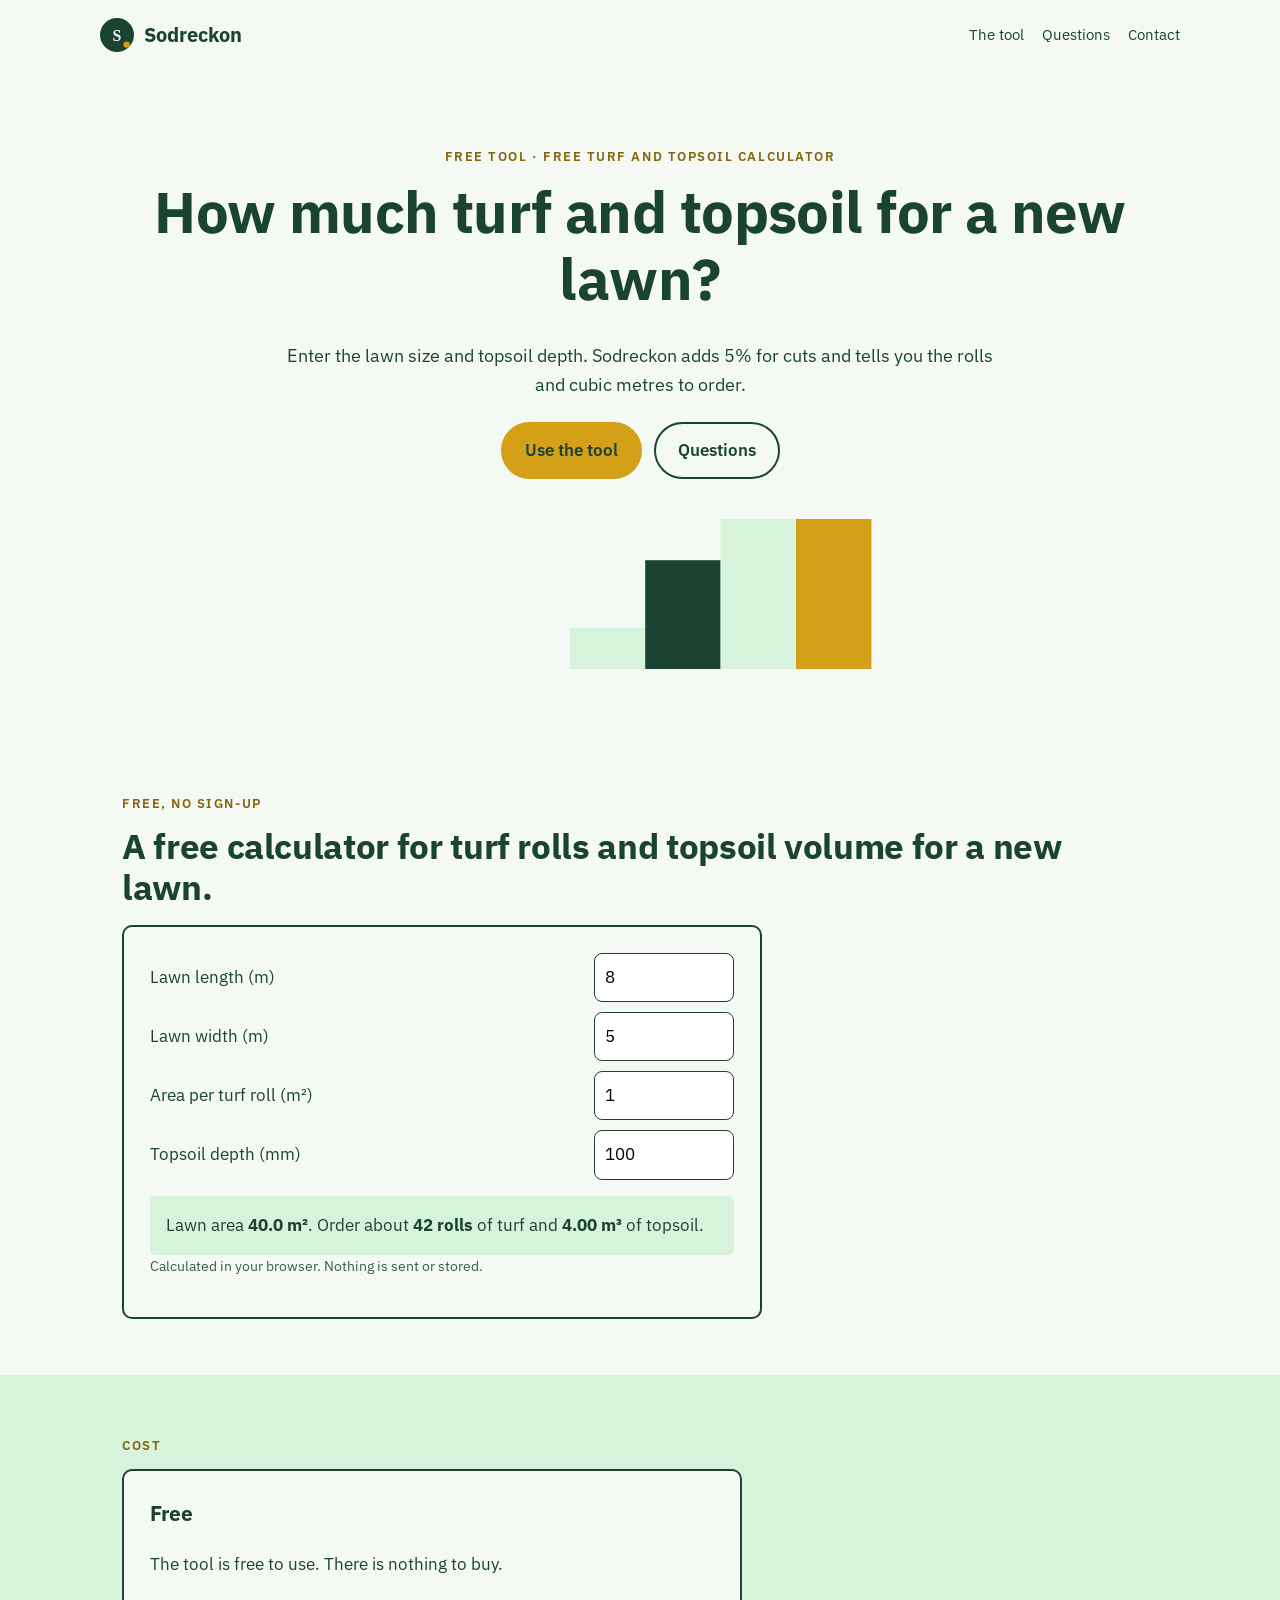
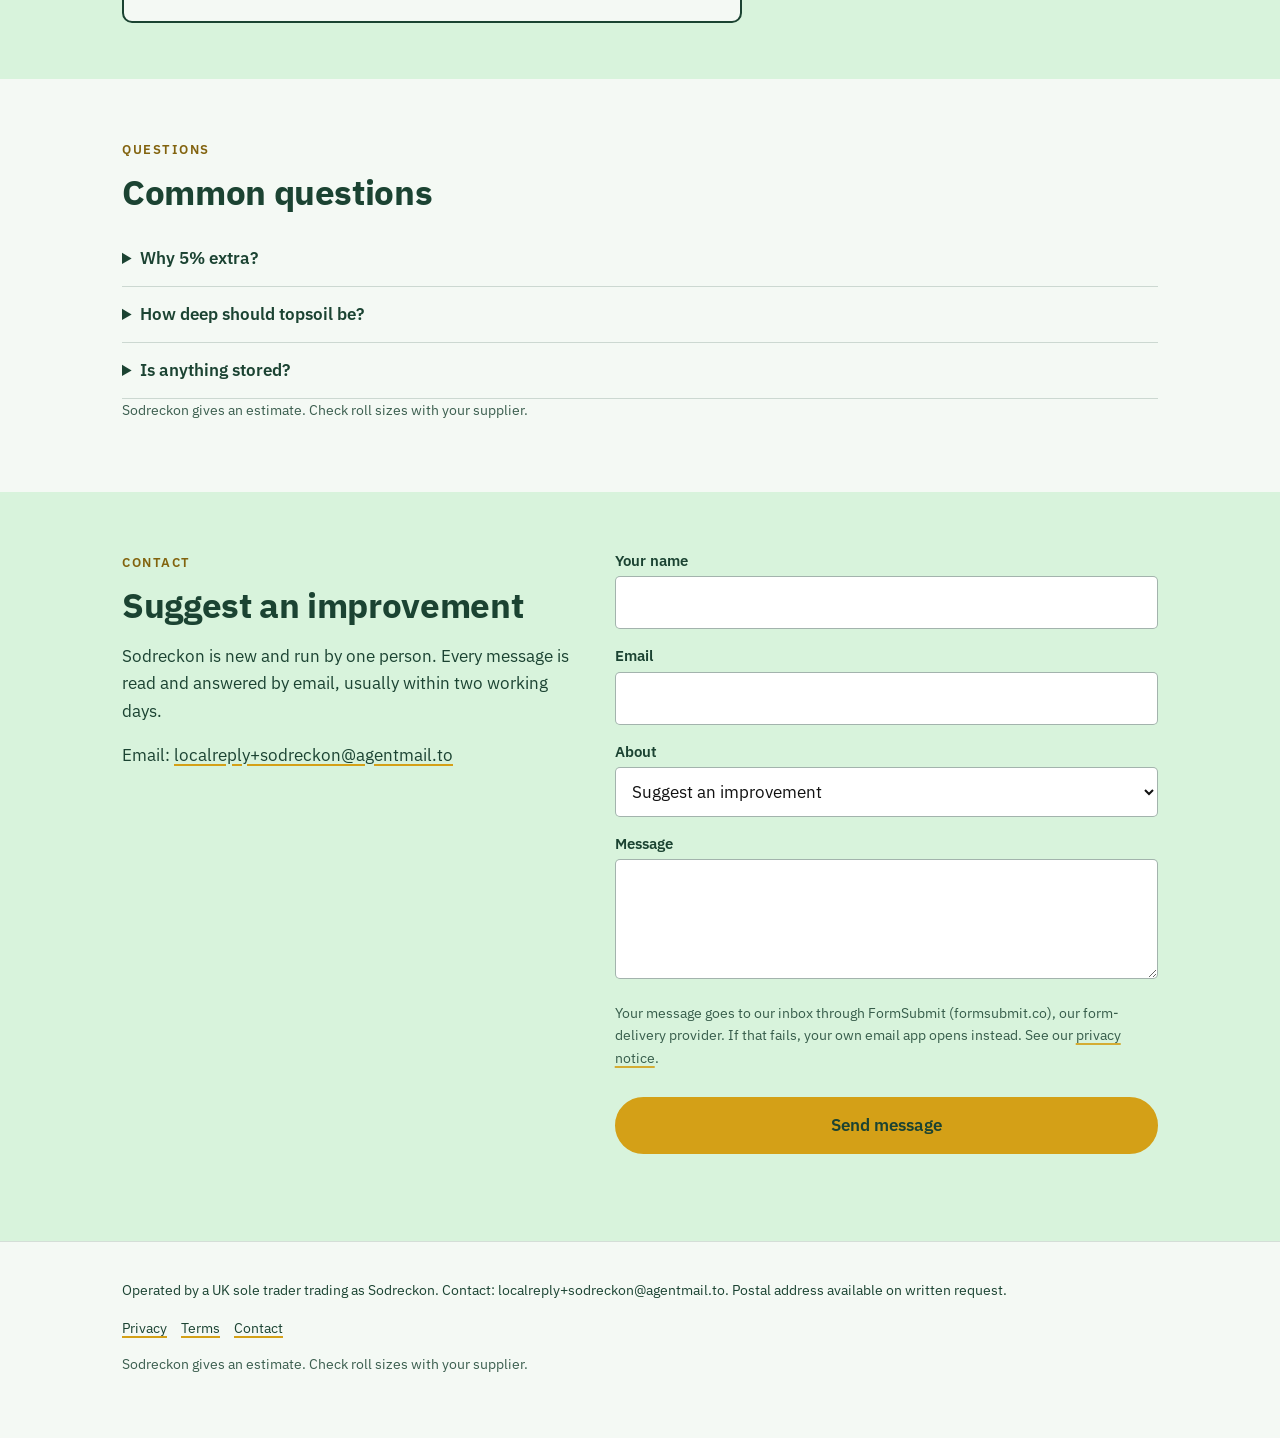
==== index.html @ 4cde6fea "Publish site 2026-10-19 21:49 BST" ====
<!doctype html>
<html lang="en-GB">
<head>
<meta charset="utf-8">
<meta name="viewport" content="width=device-width, initial-scale=1">
<meta http-equiv="Content-Security-Policy" content="default-src 'self'; img-src 'self' data: https://localreplyloop.goatcounter.com; style-src 'self'; script-src 'self'; font-src 'self'; connect-src 'self' https://formsubmit.co; form-action 'self'; base-uri 'self'; object-src 'none'">
<meta name="referrer" content="strict-origin-when-cross-origin">
<title>Sodreckon: How much turf and topsoil for a new lawn?</title>
<meta name="description" content="A free calculator for turf rolls and topsoil volume for a new lawn.">
<meta name="theme-color" content="#1B4332">
<meta property="og:type" content="website"><meta property="og:title" content="Sodreckon: How much turf and topsoil for a new lawn?"><meta property="og:description" content="A free calculator for turf rolls and topsoil volume for a new lawn.">
<meta property="og:image" content="https://evanturner557-del.github.io/sodreckon/assets/og.png"><meta property="og:image:width" content="1200"><meta property="og:image:height" content="630">
<meta property="og:image:alt" content="Sodreckon: How much turf and topsoil for a new lawn?"><meta property="og:site_name" content="Sodreckon"><meta property="og:locale" content="en_GB">
<meta property="og:url" content="https://evanturner557-del.github.io/sodreckon/"><meta name="twitter:card" content="summary_large_image">
<link rel="canonical" href="https://evanturner557-del.github.io/sodreckon/">
<link rel="icon" href="assets/favicon.svg" type="image/svg+xml">
<link rel="stylesheet" href="assets/site.css">
<script src="assets/config.js"></script>
<script src="assets/analytics.js" defer></script>
<script src="_shared/kit.js" defer></script><script src="assets/tool.js" defer></script>
</head>
<body>
<a class="skip" href="#main">Skip to content</a>
<header><div class="wrap top"><a class="brand" href="./"><svg viewBox="0 0 64 64" aria-hidden="true" width="34" height="34"><circle cx="32" cy="32" r="32" fill="#1B4332"/><text x="32" y="43" text-anchor="middle" font-family="Georgia, serif" font-weight="700" font-size="30" fill="#F4F9F4">S</text><circle cx="50" cy="50" r="6" fill="#D4A017"/></svg>Sodreckon</a><nav aria-label="Primary"><a href="#tool">The tool</a><a href="#faq">Questions</a><a href="#contact">Contact</a></nav></div></header><section class="hero"><div class="wrap"><span class="eyebrow">Free tool · Free turf and topsoil calculator</span><h1>How much turf and topsoil for a new lawn?</h1><p class="lede">Enter the lawn size and topsoil depth. Sodreckon adds 5% for cuts and tells you the rolls and cubic metres to order.</p><div class="ctas"><a class="btn" href="#tool" data-cta="hero">Use the tool</a><a class="btn ghost" href="#faq" data-cta="hero-secondary">Questions</a></div><div class="art"><svg viewBox="0 0 400 400" role="img" aria-label="Decorative pattern" class="motif" preserveAspectRatio="xMidYMid slice"><rect x="30" y="330" width="58" height="40" fill="#D8F3DC"/><rect x="88" y="278" width="58" height="92" fill="#1B4332"/><rect x="146" y="226" width="58" height="144" fill="#D8F3DC"/><rect x="204" y="174" width="58" height="196" fill="#1B4332"/><rect x="262" y="122" width="58" height="248" fill="#D8F3DC"/><rect x="320" y="70" width="58" height="300" fill="#D4A017"/></svg></div></div></section>
<main id="main">
<section id="tool"><div class="wrap"><span class="eyebrow">Free, no sign-up</span><h2>A free calculator for turf rolls and topsoil volume for a new lawn.</h2><form class="tool" id="calc" novalidate><div class="row"><label for="t-l">Lawn length (m)</label><input type="number" id="t-l" data-k="l" value="8" step="0.1" min="0" inputmode="decimal"></div><div class="row"><label for="t-w">Lawn width (m)</label><input type="number" id="t-w" data-k="w" value="5" step="0.1" min="0" inputmode="decimal"></div><div class="row"><label for="t-roll">Area per turf roll (m²)</label><input type="number" id="t-roll" data-k="roll" value="1" step="0.1" min="0" inputmode="decimal"></div><div class="row"><label for="t-depth">Topsoil depth (mm)</label><input type="number" id="t-depth" data-k="depth" value="100" step="5" min="0" inputmode="decimal"></div><div class="result" id="result" role="status" aria-live="polite"></div><p class="fine">Calculated in your browser. Nothing is sent or stored.</p></form></div></section>
<section class="tint" id="price"><div class="wrap"><span class="eyebrow">Cost</span><div class="pricebox"><p class="price">Free</p><p>The tool is free to use. There is nothing to buy.</p></div></div></section>
<section id="faq"><div class="wrap"><span class="eyebrow">Questions</span><h2>Common questions</h2><details><summary>Why 5% extra?</summary><p>For cutting around edges and curves.</p></details><details><summary>How deep should topsoil be?</summary><p>Ask your supplier; recommendations vary with your soil.</p></details><details><summary>Is anything stored?</summary><p>No. It runs in your browser.</p></details><p class="fine" style="margin-top:18px">Sodreckon gives an estimate. Check roll sizes with your supplier.</p></div></section>
<section class="tint" id="contact"><div class="wrap contact-grid"><div><span class="eyebrow">Contact</span><h2>Suggest an improvement</h2><p>Sodreckon is new and run by one person. Every message is read and answered by email, usually within two working days.</p><p>Email: <a href="mailto:localreply+sodreckon@agentmail.to">localreply+sodreckon@agentmail.to</a></p></div><form class="form" data-contact data-formsubmit="localreply+sodreckon@agentmail.to" data-email="localreply+sodreckon@agentmail.to" data-subject="Sodreckon enquiry" novalidate>
<div><label for="f-name">Your name</label><input id="f-name" name="name" autocomplete="name" required></div>
<div><label for="f-email">Email</label><input id="f-email" name="email" type="email" autocomplete="email" required></div>
<div><label for="f-plan">About</label><select id="f-plan" name="plan"><option value="Suggest an improvement">Suggest an improvement</option><option value="Report a mistake">Report a mistake</option><option value="Something else">Something else</option></select></div>
<div><label for="f-message">Message</label><textarea id="f-message" name="message"></textarea></div>
<p class="hint">Your message goes to our inbox through FormSubmit (formsubmit.co), our form-delivery provider. If that fails, your own email app opens instead. See our <a href="privacy.html">privacy notice</a>.</p>
<button class="btn" type="submit">Send message</button>
<p class="form-status" role="status" aria-live="polite"></p>
</form></div></section>
</main><footer><div class="wrap"><p>Operated by a UK sole trader trading as Sodreckon. Contact: localreply+sodreckon@agentmail.to. Postal address available on written request.</p>
<p><a href="privacy.html">Privacy</a><a href="terms.html">Terms</a><a href="./#contact">Contact</a></p>
<p class="fine">Sodreckon gives an estimate. Check roll sizes with your supplier.</p></div></footer>
</body></html>
---- assets/site.css ----
@font-face{font-family:'IBM Plex Sans';font-weight:700;font-style:normal;font-display:swap;src:url(fonts/ibm-plex-sans-latin-700-normal.woff2) format('woff2')}
@font-face{font-family:'IBM Plex Sans';font-weight:400;font-style:normal;font-display:swap;src:url(fonts/ibm-plex-sans-latin-400-normal.woff2) format('woff2')}
@font-face{font-family:'IBM Plex Sans';font-weight:600;font-style:normal;font-display:swap;src:url(fonts/ibm-plex-sans-latin-600-normal.woff2) format('woff2')}
:root{--ink:#1B4332;--paper:#F4F9F4;--acc:#D4A017;--acc-text:#82630E;--on-acc:#1B4332;--soft:#D8F3DC;--on-ink:#F4F9F4;--r:10px;--br:999px;--head:'IBM Plex Sans', system-ui, sans-serif;--body:'IBM Plex Sans', system-ui, sans-serif}
*,*::before,*::after{box-sizing:border-box}html{scroll-behavior:smooth}@media (prefers-reduced-motion:reduce){html{scroll-behavior:auto}*{transition:none!important}}
body{margin:0;font-family:var(--body);color:var(--ink);background:var(--paper);line-height:1.6;font-size:17px;-webkit-font-smoothing:antialiased}
h1,h2,h3{font-family:var(--head);line-height:1.15;margin:0 0 .5em;letter-spacing:-.01em}h1{font-size:clamp(2.1rem,5vw,3.6rem)}h2{font-size:clamp(1.5rem,3vw,2.2rem)}h3{font-size:1.15rem}
p{margin:0 0 1em}a{color:var(--ink);text-decoration-color:var(--acc);text-underline-offset:3px;text-decoration-thickness:2px}
.wrap{max-width:1080px;margin:0 auto;padding:0 22px}.skip{position:absolute;left:-999px}.skip:focus{left:12px;top:12px;background:var(--ink);color:var(--on-ink);padding:8px 12px;z-index:9}
:focus-visible{outline:3px solid var(--acc);outline-offset:2px}
.top{display:flex;align-items:center;justify-content:space-between;padding:18px 0;gap:16px}.brand{display:flex;align-items:center;gap:10px;font-family:var(--head);font-weight:700;font-size:1.25rem;text-decoration:none}
.top nav a{margin-left:18px;font-size:.95rem;text-decoration:none}.top nav a:hover{text-decoration:underline}
.btn{display:inline-block;background:var(--acc);color:var(--on-acc);padding:13px 22px;border-radius:var(--br);font-weight:600;text-decoration:none;border:2px solid var(--acc);cursor:pointer;font:inherit;font-weight:600}
.btn:hover{filter:brightness(.94)}.btn.ghost{background:transparent;color:var(--ink);border-color:var(--ink)}
.eyebrow{display:inline-block;font-size:.8rem;letter-spacing:.12em;text-transform:uppercase;font-weight:600;color:var(--acc-text);margin-bottom:12px}
.hero{padding:48px 0 64px}.hero .lede{font-size:1.15rem;max-width:40em}.ctas{display:flex;gap:12px;flex-wrap:wrap;margin-top:22px}
.motif{width:100%;height:auto;max-width:420px;display:block}
.draft{display:inline-block;background:var(--soft);border:1px dashed var(--ink);padding:3px 10px;border-radius:999px;font-size:.82rem;font-weight:600;margin-bottom:14px}
section{padding:56px 0}.tint{background:var(--soft)}
.steps{display:grid;grid-template-columns:repeat(auto-fit,minmax(220px,1fr));gap:22px;counter-reset:s}
.step{padding:22px;border-radius:var(--r);background:var(--paper);border:1px solid color-mix(in srgb,var(--ink) 14%,transparent)}
.step::before{counter-increment:s;content:"0" counter(s);font-family:var(--head);font-weight:700;color:var(--acc-text);display:block;font-size:1.4rem;margin-bottom:6px}
.points{display:grid;grid-template-columns:repeat(auto-fit,minmax(240px,1fr));gap:26px}.point h3{border-top:4px solid var(--acc);padding-top:12px}
.price{font-family:var(--head);font-size:1.3rem;font-weight:700}.pricebox{border:2px solid var(--ink);border-radius:var(--r);padding:26px;max-width:620px;background:var(--paper)}
details{border-bottom:1px solid color-mix(in srgb,var(--ink) 18%,transparent);padding:14px 0}summary{cursor:pointer;font-weight:600}details p{margin-top:10px}
.form{display:grid;gap:14px;max-width:620px}.form label{font-weight:600;font-size:.95rem;display:block;margin-bottom:4px}
.form input,.form textarea,.form select{width:100%;padding:12px;border:1.5px solid color-mix(in srgb,var(--ink) 40%,transparent);border-radius:calc(var(--r)/2);font:inherit;background:#fff;color:#111}
.form textarea{min-height:120px}.hint,.fine{font-size:.88rem;opacity:.85}.form-status{font-weight:600}
.contact-grid{display:grid;grid-template-columns:1fr 1.2fr;gap:40px}@media(max-width:800px){.contact-grid{grid-template-columns:1fr}.top nav{display:none}}
footer{padding:36px 0 48px;font-size:.9rem;border-top:1px solid color-mix(in srgb,var(--ink) 15%,transparent)}footer a{margin-right:14px}
.tool{background:var(--paper);border:2px solid var(--ink);border-radius:var(--r);padding:26px;max-width:640px}.tool .row{display:grid;grid-template-columns:1fr 140px;gap:12px;align-items:center;margin-bottom:10px}
.tool input[type=number]{padding:10px;border:1.5px solid var(--ink);border-radius:8px;font:inherit;width:100%}.result{margin-top:16px;padding:16px;background:var(--soft);border-radius:calc(var(--r)/2);min-height:3em}
.check h3{margin-top:18px}.check label{display:flex;gap:10px;align-items:flex-start;padding:6px 0}.check input{width:20px;height:20px;accent-color:var(--acc)}
.legal{max-width:760px}.legal h2{font-size:1.3rem;margin-top:1.6em}
.hero{text-align:center;padding-top:72px}.hero .lede{margin:0 auto}.hero .ctas{justify-content:center}.hero .art{max-width:520px;margin:40px auto 0}.hero .art svg{max-width:none;height:150px;width:100%;border-radius:var(--r)}
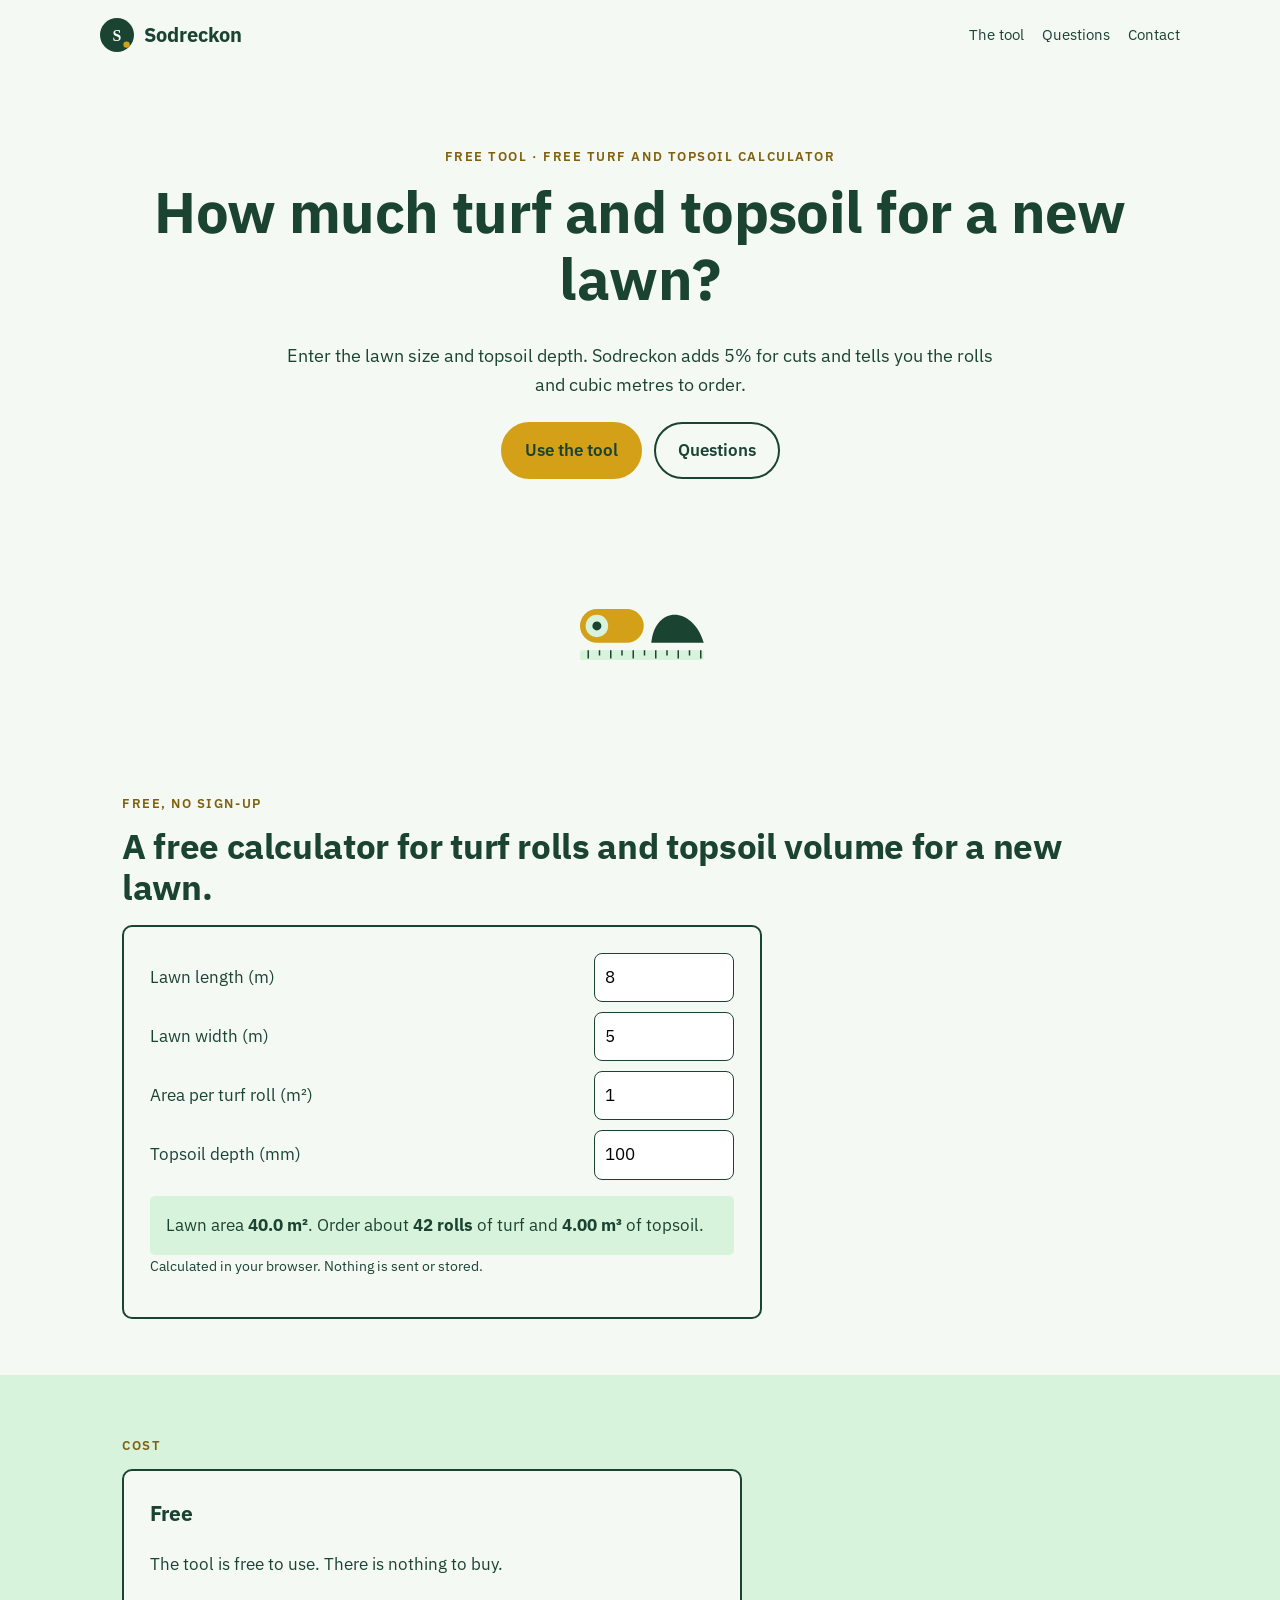
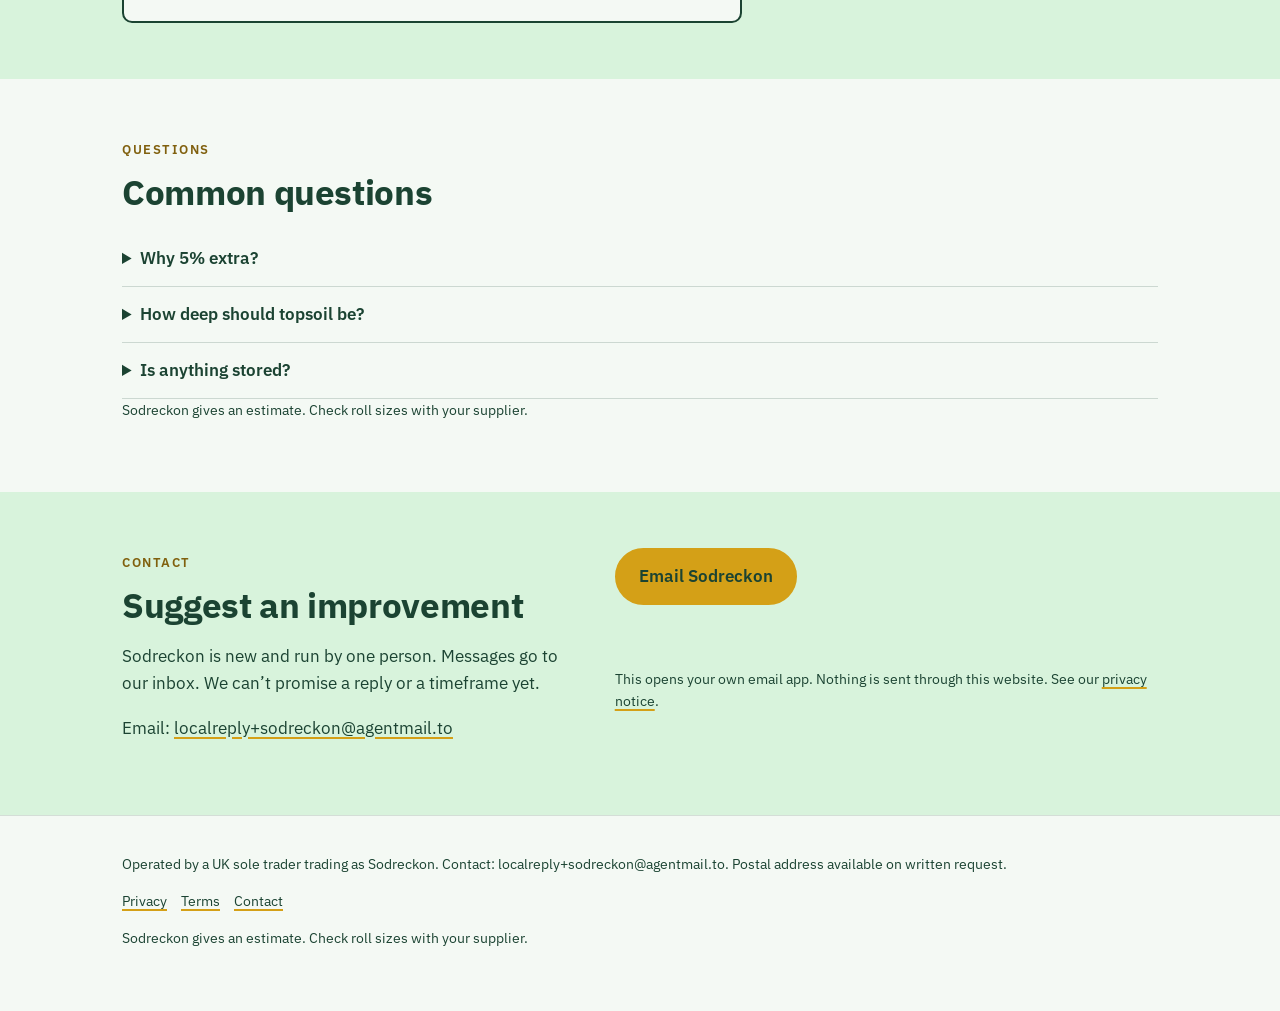
==== commit c827bdc8: "Publish site 2026-10-21 08:29 BST" ====
--- a/index.html
+++ b/index.html
@@ -3,7 +3,7 @@
 <head>
 <meta charset="utf-8">
 <meta name="viewport" content="width=device-width, initial-scale=1">
-<meta http-equiv="Content-Security-Policy" content="default-src 'self'; img-src 'self' data: https://localreplyloop.goatcounter.com; style-src 'self'; script-src 'self'; font-src 'self'; connect-src 'self' https://formsubmit.co; form-action 'self'; base-uri 'self'; object-src 'none'">
+<meta http-equiv="Content-Security-Policy" content="default-src 'self'; img-src 'self' data: https://localreplyloop.goatcounter.com; style-src 'self'; script-src 'self'; font-src 'self'; connect-src 'self'; form-action 'self'; base-uri 'self'; object-src 'none'">
 <meta name="referrer" content="strict-origin-when-cross-origin">
 <title>Sodreckon: How much turf and topsoil for a new lawn?</title>
 <meta name="description" content="A free calculator for turf rolls and topsoil volume for a new lawn.">
@@ -21,20 +21,13 @@
 </head>
 <body>
 <a class="skip" href="#main">Skip to content</a>
-<header><div class="wrap top"><a class="brand" href="./"><svg viewBox="0 0 64 64" aria-hidden="true" width="34" height="34"><circle cx="32" cy="32" r="32" fill="#1B4332"/><text x="32" y="43" text-anchor="middle" font-family="Georgia, serif" font-weight="700" font-size="30" fill="#F4F9F4">S</text><circle cx="50" cy="50" r="6" fill="#D4A017"/></svg>Sodreckon</a><nav aria-label="Primary"><a href="#tool">The tool</a><a href="#faq">Questions</a><a href="#contact">Contact</a></nav></div></header><section class="hero"><div class="wrap"><span class="eyebrow">Free tool · Free turf and topsoil calculator</span><h1>How much turf and topsoil for a new lawn?</h1><p class="lede">Enter the lawn size and topsoil depth. Sodreckon adds 5% for cuts and tells you the rolls and cubic metres to order.</p><div class="ctas"><a class="btn" href="#tool" data-cta="hero">Use the tool</a><a class="btn ghost" href="#faq" data-cta="hero-secondary">Questions</a></div><div class="art"><svg viewBox="0 0 400 400" role="img" aria-label="Decorative pattern" class="motif" preserveAspectRatio="xMidYMid slice"><rect x="30" y="330" width="58" height="40" fill="#D8F3DC"/><rect x="88" y="278" width="58" height="92" fill="#1B4332"/><rect x="146" y="226" width="58" height="144" fill="#D8F3DC"/><rect x="204" y="174" width="58" height="196" fill="#1B4332"/><rect x="262" y="122" width="58" height="248" fill="#D8F3DC"/><rect x="320" y="70" width="58" height="300" fill="#D4A017"/></svg></div></div></section>
+<header><div class="wrap top"><a class="brand" href="./"><svg viewBox="0 0 64 64" aria-hidden="true" width="34" height="34"><circle cx="32" cy="32" r="32" fill="#1B4332"/><text x="32" y="43" text-anchor="middle" font-family="Georgia, serif" font-weight="700" font-size="30" fill="#F4F9F4">S</text><circle cx="50" cy="50" r="6" fill="#D4A017"/></svg>Sodreckon</a><nav aria-label="Primary"><a href="#tool">The tool</a><a href="#faq">Questions</a><a href="#contact">Contact</a></nav></div></header>
 <main id="main">
+<section class="hero"><div class="wrap"><span class="eyebrow">Free tool · Free turf and topsoil calculator</span><h1>How much turf and topsoil for a new lawn?</h1><p class="lede">Enter the lawn size and topsoil depth. Sodreckon adds 5% for cuts and tells you the rolls and cubic metres to order.</p><div class="ctas"><a class="btn" href="#tool" data-cta="hero">Use the tool</a><a class="btn ghost" href="#faq" data-cta="hero-secondary">Questions</a></div><div class="art"><svg viewBox="0 0 400 400" aria-hidden="true" focusable="false" class="motif"><rect x="40" y="240" width="170" height="90" rx="45" fill="#D4A017"/><circle cx="85" cy="285" r="30" fill="#D8F3DC"/><circle cx="85" cy="285" r="12" fill="#1B4332"/><path d="M230 330 C 240 230 340 230 370 330z" fill="#1B4332"/><rect x="40" y="350" width="330" height="26" rx="6" fill="#D8F3DC"/><rect x="60" y="350" width="4" height="22" fill="#1B4332"/><rect x="90" y="350" width="4" height="14" fill="#1B4332"/><rect x="120" y="350" width="4" height="22" fill="#1B4332"/><rect x="150" y="350" width="4" height="14" fill="#1B4332"/><rect x="180" y="350" width="4" height="22" fill="#1B4332"/><rect x="210" y="350" width="4" height="14" fill="#1B4332"/><rect x="240" y="350" width="4" height="22" fill="#1B4332"/><rect x="270" y="350" width="4" height="14" fill="#1B4332"/><rect x="300" y="350" width="4" height="22" fill="#1B4332"/><rect x="330" y="350" width="4" height="14" fill="#1B4332"/><rect x="360" y="350" width="4" height="22" fill="#1B4332"/></svg></div></div></section>
 <section id="tool"><div class="wrap"><span class="eyebrow">Free, no sign-up</span><h2>A free calculator for turf rolls and topsoil volume for a new lawn.</h2><form class="tool" id="calc" novalidate><div class="row"><label for="t-l">Lawn length (m)</label><input type="number" id="t-l" data-k="l" value="8" step="0.1" min="0" inputmode="decimal"></div><div class="row"><label for="t-w">Lawn width (m)</label><input type="number" id="t-w" data-k="w" value="5" step="0.1" min="0" inputmode="decimal"></div><div class="row"><label for="t-roll">Area per turf roll (m²)</label><input type="number" id="t-roll" data-k="roll" value="1" step="0.1" min="0" inputmode="decimal"></div><div class="row"><label for="t-depth">Topsoil depth (mm)</label><input type="number" id="t-depth" data-k="depth" value="100" step="5" min="0" inputmode="decimal"></div><div class="result" id="result" role="status" aria-live="polite"></div><p class="fine">Calculated in your browser. Nothing is sent or stored.</p></form></div></section>
 <section class="tint" id="price"><div class="wrap"><span class="eyebrow">Cost</span><div class="pricebox"><p class="price">Free</p><p>The tool is free to use. There is nothing to buy.</p></div></div></section>
 <section id="faq"><div class="wrap"><span class="eyebrow">Questions</span><h2>Common questions</h2><details><summary>Why 5% extra?</summary><p>For cutting around edges and curves.</p></details><details><summary>How deep should topsoil be?</summary><p>Ask your supplier; recommendations vary with your soil.</p></details><details><summary>Is anything stored?</summary><p>No. It runs in your browser.</p></details><p class="fine" style="margin-top:18px">Sodreckon gives an estimate. Check roll sizes with your supplier.</p></div></section>
-<section class="tint" id="contact"><div class="wrap contact-grid"><div><span class="eyebrow">Contact</span><h2>Suggest an improvement</h2><p>Sodreckon is new and run by one person. Every message is read and answered by email, usually within two working days.</p><p>Email: <a href="mailto:localreply+sodreckon@agentmail.to">localreply+sodreckon@agentmail.to</a></p></div><form class="form" data-contact data-formsubmit="localreply+sodreckon@agentmail.to" data-email="localreply+sodreckon@agentmail.to" data-subject="Sodreckon enquiry" novalidate>
-<div><label for="f-name">Your name</label><input id="f-name" name="name" autocomplete="name" required></div>
-<div><label for="f-email">Email</label><input id="f-email" name="email" type="email" autocomplete="email" required></div>
-<div><label for="f-plan">About</label><select id="f-plan" name="plan"><option value="Suggest an improvement">Suggest an improvement</option><option value="Report a mistake">Report a mistake</option><option value="Something else">Something else</option></select></div>
-<div><label for="f-message">Message</label><textarea id="f-message" name="message"></textarea></div>
-<p class="hint">Your message goes to our inbox through FormSubmit (formsubmit.co), our form-delivery provider. If that fails, your own email app opens instead. See our <a href="privacy.html">privacy notice</a>.</p>
-<button class="btn" type="submit">Send message</button>
-<p class="form-status" role="status" aria-live="polite"></p>
-</form></div></section>
+<section class="tint" id="contact"><div class="wrap contact-grid"><div><span class="eyebrow">Contact</span><h2>Suggest an improvement</h2><p>Sodreckon is new and run by one person. Messages go to our inbox. We can’t promise a reply or a timeframe yet.</p><p>Email: <a href="mailto:localreply+sodreckon@agentmail.to">localreply+sodreckon@agentmail.to</a></p></div><div class="form contact-mail"><p><a class="btn" href="mailto:localreply+sodreckon@agentmail.to?subject=%5BSodreckon%5D%20Enquiry" data-cta="enquire">Email Sodreckon</a></p><p class="hint">This opens your own email app. Nothing is sent through this website. See our <a href="privacy.html">privacy notice</a>.</p></div></div></section>
 </main><footer><div class="wrap"><p>Operated by a UK sole trader trading as Sodreckon. Contact: localreply+sodreckon@agentmail.to. Postal address available on written request.</p>
 <p><a href="privacy.html">Privacy</a><a href="terms.html">Terms</a><a href="./#contact">Contact</a></p>
 <p class="fine">Sodreckon gives an estimate. Check roll sizes with your supplier.</p></div></footer>
--- a/assets/site.css
+++ b/assets/site.css
@@ -1,7 +1,7 @@
 @font-face{font-family:'IBM Plex Sans';font-weight:700;font-style:normal;font-display:swap;src:url(fonts/ibm-plex-sans-latin-700-normal.woff2) format('woff2')}
 @font-face{font-family:'IBM Plex Sans';font-weight:400;font-style:normal;font-display:swap;src:url(fonts/ibm-plex-sans-latin-400-normal.woff2) format('woff2')}
 @font-face{font-family:'IBM Plex Sans';font-weight:600;font-style:normal;font-display:swap;src:url(fonts/ibm-plex-sans-latin-600-normal.woff2) format('woff2')}
-:root{--ink:#1B4332;--paper:#F4F9F4;--acc:#D4A017;--acc-text:#82630E;--on-acc:#1B4332;--soft:#D8F3DC;--on-ink:#F4F9F4;--r:10px;--br:999px;--head:'IBM Plex Sans', system-ui, sans-serif;--body:'IBM Plex Sans', system-ui, sans-serif}
+:root{--ink:#1B4332;--paper:#F4F9F4;--acc:#D4A017;--acc-text:#80600E;--on-acc:#1B4332;--acc-btn:#D4A017;--soft:#D8F3DC;--on-ink:#F4F9F4;--r:10px;--br:999px;--head:'IBM Plex Sans', system-ui, sans-serif;--body:'IBM Plex Sans', system-ui, sans-serif}
 *,*::before,*::after{box-sizing:border-box}html{scroll-behavior:smooth}@media (prefers-reduced-motion:reduce){html{scroll-behavior:auto}*{transition:none!important}}
 body{margin:0;font-family:var(--body);color:var(--ink);background:var(--paper);line-height:1.6;font-size:17px;-webkit-font-smoothing:antialiased}
 h1,h2,h3{font-family:var(--head);line-height:1.15;margin:0 0 .5em;letter-spacing:-.01em}h1{font-size:clamp(2.1rem,5vw,3.6rem)}h2{font-size:clamp(1.5rem,3vw,2.2rem)}h3{font-size:1.15rem}
@@ -10,11 +10,11 @@
 :focus-visible{outline:3px solid var(--acc);outline-offset:2px}
 .top{display:flex;align-items:center;justify-content:space-between;padding:18px 0;gap:16px}.brand{display:flex;align-items:center;gap:10px;font-family:var(--head);font-weight:700;font-size:1.25rem;text-decoration:none}
 .top nav a{margin-left:18px;font-size:.95rem;text-decoration:none}.top nav a:hover{text-decoration:underline}
-.btn{display:inline-block;background:var(--acc);color:var(--on-acc);padding:13px 22px;border-radius:var(--br);font-weight:600;text-decoration:none;border:2px solid var(--acc);cursor:pointer;font:inherit;font-weight:600}
-.btn:hover{filter:brightness(.94)}.btn.ghost{background:transparent;color:var(--ink);border-color:var(--ink)}
+.btn{display:inline-block;background:var(--acc-btn);color:var(--on-acc);padding:13px 22px;border-radius:var(--br);font-weight:600;text-decoration:none;border:2px solid var(--acc-btn);cursor:pointer;font:inherit;font-weight:600}
+.btn:hover{filter:none;box-shadow:inset 0 0 0 2px currentColor}.btn.ghost{background:transparent;color:var(--ink);border-color:var(--ink)}
 .eyebrow{display:inline-block;font-size:.8rem;letter-spacing:.12em;text-transform:uppercase;font-weight:600;color:var(--acc-text);margin-bottom:12px}
 .hero{padding:48px 0 64px}.hero .lede{font-size:1.15rem;max-width:40em}.ctas{display:flex;gap:12px;flex-wrap:wrap;margin-top:22px}
-.motif{width:100%;height:auto;max-width:420px;display:block}
+.motif{width:100%;height:auto;max-width:420px;display:block}.art{margin:0}
 .draft{display:inline-block;background:var(--soft);border:1px dashed var(--ink);padding:3px 10px;border-radius:999px;font-size:.82rem;font-weight:600;margin-bottom:14px}
 section{padding:56px 0}.tint{background:var(--soft)}
 .steps{display:grid;grid-template-columns:repeat(auto-fit,minmax(220px,1fr));gap:22px;counter-reset:s}
@@ -25,8 +25,8 @@
 details{border-bottom:1px solid color-mix(in srgb,var(--ink) 18%,transparent);padding:14px 0}summary{cursor:pointer;font-weight:600}details p{margin-top:10px}
 .form{display:grid;gap:14px;max-width:620px}.form label{font-weight:600;font-size:.95rem;display:block;margin-bottom:4px}
 .form input,.form textarea,.form select{width:100%;padding:12px;border:1.5px solid color-mix(in srgb,var(--ink) 40%,transparent);border-radius:calc(var(--r)/2);font:inherit;background:#fff;color:#111}
-.form textarea{min-height:120px}.hint,.fine{font-size:.88rem;opacity:.85}.form-status{font-weight:600}
-.contact-grid{display:grid;grid-template-columns:1fr 1.2fr;gap:40px}@media(max-width:800px){.contact-grid{grid-template-columns:1fr}.top nav{display:none}}
+.form textarea{min-height:120px}.hint,.fine{font-size:.88rem}.form-status{font-weight:600}
+.contact-grid{display:grid;grid-template-columns:1fr 1.2fr;gap:40px}@media(max-width:800px){.contact-grid{grid-template-columns:1fr}.top nav a:not([href="#contact"]){display:none}.top nav a{margin-left:0;padding:10px 0;font-weight:600}}
 footer{padding:36px 0 48px;font-size:.9rem;border-top:1px solid color-mix(in srgb,var(--ink) 15%,transparent)}footer a{margin-right:14px}
 .tool{background:var(--paper);border:2px solid var(--ink);border-radius:var(--r);padding:26px;max-width:640px}.tool .row{display:grid;grid-template-columns:1fr 140px;gap:12px;align-items:center;margin-bottom:10px}
 .tool input[type=number]{padding:10px;border:1.5px solid var(--ink);border-radius:8px;font:inherit;width:100%}.result{margin-top:16px;padding:16px;background:var(--soft);border-radius:calc(var(--r)/2);min-height:3em}
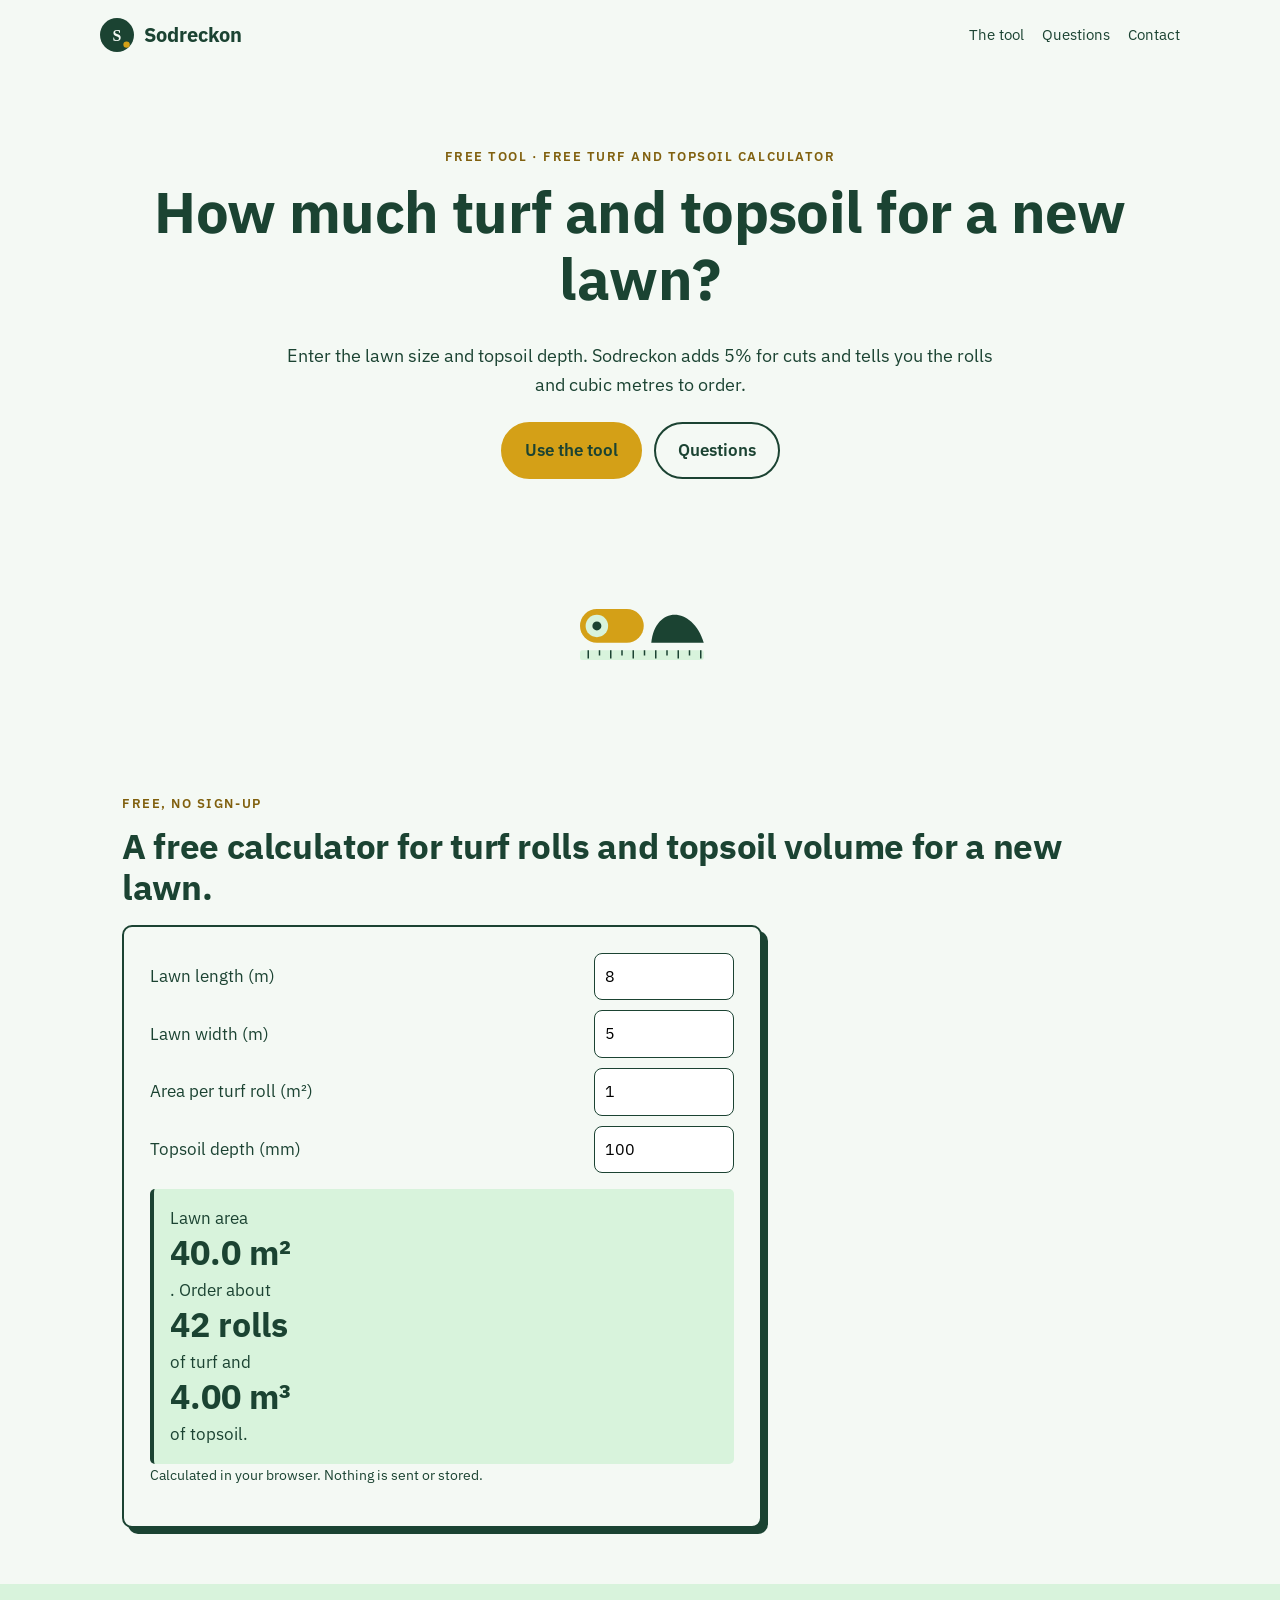
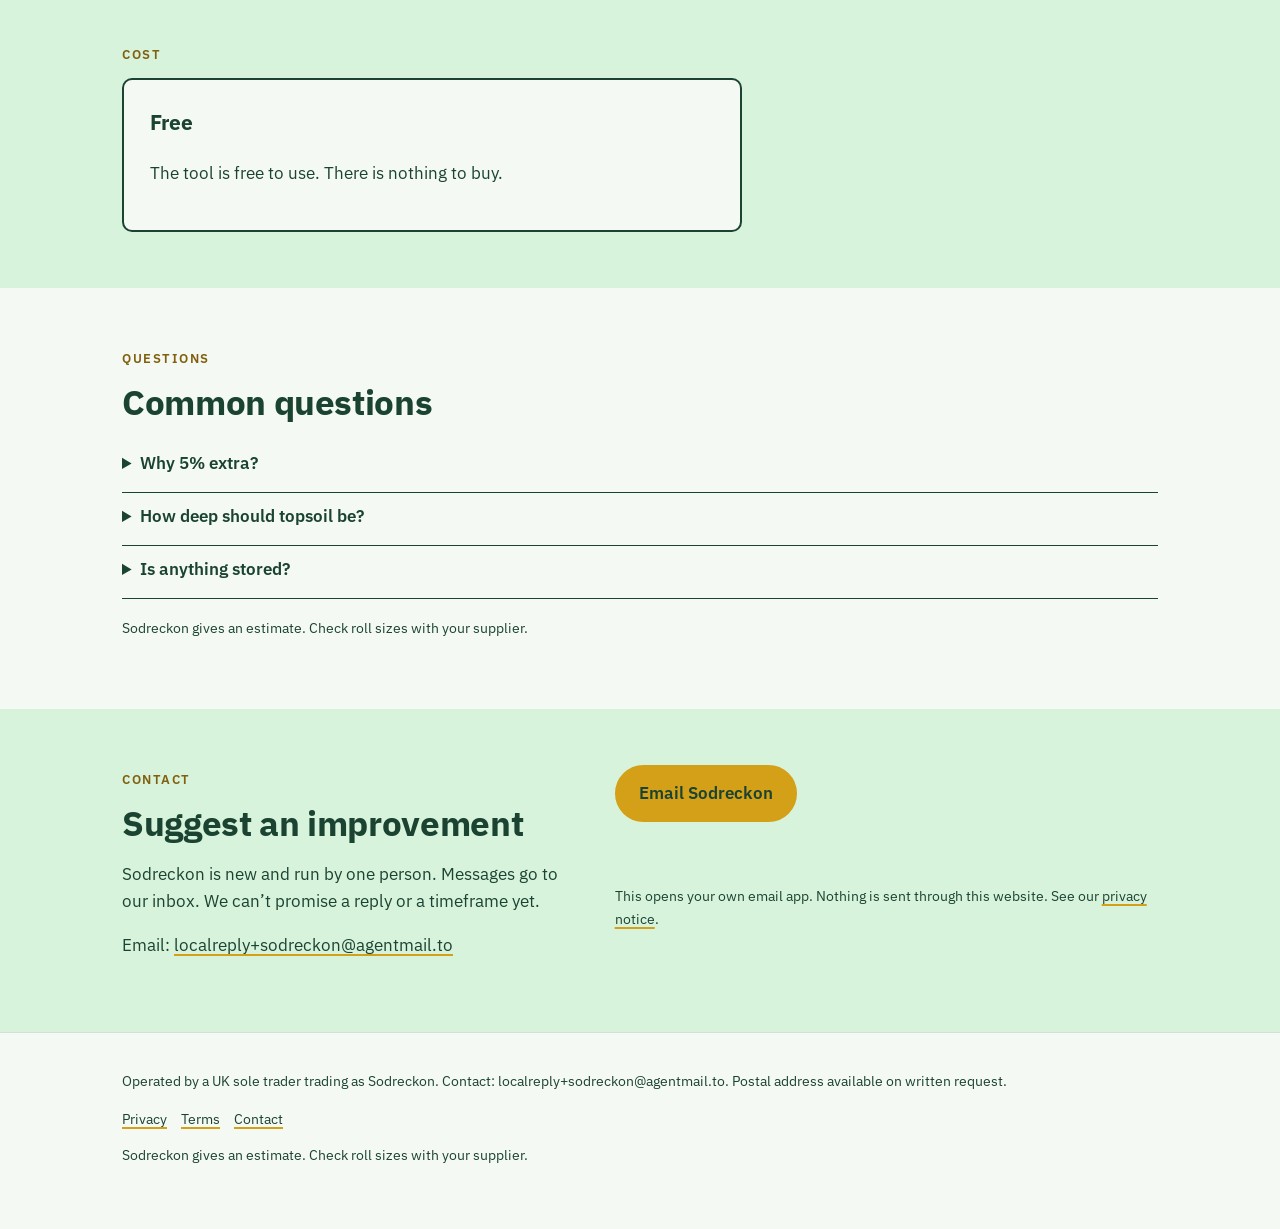
==== commit 5178202f: "Polish: prominent result card, 44px inputs, focus states, CSP-safe (no inline style)" ====
--- a/index.html
+++ b/index.html
@@ -26,7 +26,7 @@
 <section class="hero"><div class="wrap"><span class="eyebrow">Free tool · Free turf and topsoil calculator</span><h1>How much turf and topsoil for a new lawn?</h1><p class="lede">Enter the lawn size and topsoil depth. Sodreckon adds 5% for cuts and tells you the rolls and cubic metres to order.</p><div class="ctas"><a class="btn" href="#tool" data-cta="hero">Use the tool</a><a class="btn ghost" href="#faq" data-cta="hero-secondary">Questions</a></div><div class="art"><svg viewBox="0 0 400 400" aria-hidden="true" focusable="false" class="motif"><rect x="40" y="240" width="170" height="90" rx="45" fill="#D4A017"/><circle cx="85" cy="285" r="30" fill="#D8F3DC"/><circle cx="85" cy="285" r="12" fill="#1B4332"/><path d="M230 330 C 240 230 340 230 370 330z" fill="#1B4332"/><rect x="40" y="350" width="330" height="26" rx="6" fill="#D8F3DC"/><rect x="60" y="350" width="4" height="22" fill="#1B4332"/><rect x="90" y="350" width="4" height="14" fill="#1B4332"/><rect x="120" y="350" width="4" height="22" fill="#1B4332"/><rect x="150" y="350" width="4" height="14" fill="#1B4332"/><rect x="180" y="350" width="4" height="22" fill="#1B4332"/><rect x="210" y="350" width="4" height="14" fill="#1B4332"/><rect x="240" y="350" width="4" height="22" fill="#1B4332"/><rect x="270" y="350" width="4" height="14" fill="#1B4332"/><rect x="300" y="350" width="4" height="22" fill="#1B4332"/><rect x="330" y="350" width="4" height="14" fill="#1B4332"/><rect x="360" y="350" width="4" height="22" fill="#1B4332"/></svg></div></div></section>
 <section id="tool"><div class="wrap"><span class="eyebrow">Free, no sign-up</span><h2>A free calculator for turf rolls and topsoil volume for a new lawn.</h2><form class="tool" id="calc" novalidate><div class="row"><label for="t-l">Lawn length (m)</label><input type="number" id="t-l" data-k="l" value="8" step="0.1" min="0" inputmode="decimal"></div><div class="row"><label for="t-w">Lawn width (m)</label><input type="number" id="t-w" data-k="w" value="5" step="0.1" min="0" inputmode="decimal"></div><div class="row"><label for="t-roll">Area per turf roll (m²)</label><input type="number" id="t-roll" data-k="roll" value="1" step="0.1" min="0" inputmode="decimal"></div><div class="row"><label for="t-depth">Topsoil depth (mm)</label><input type="number" id="t-depth" data-k="depth" value="100" step="5" min="0" inputmode="decimal"></div><div class="result" id="result" role="status" aria-live="polite"></div><p class="fine">Calculated in your browser. Nothing is sent or stored.</p></form></div></section>
 <section class="tint" id="price"><div class="wrap"><span class="eyebrow">Cost</span><div class="pricebox"><p class="price">Free</p><p>The tool is free to use. There is nothing to buy.</p></div></div></section>
-<section id="faq"><div class="wrap"><span class="eyebrow">Questions</span><h2>Common questions</h2><details><summary>Why 5% extra?</summary><p>For cutting around edges and curves.</p></details><details><summary>How deep should topsoil be?</summary><p>Ask your supplier; recommendations vary with your soil.</p></details><details><summary>Is anything stored?</summary><p>No. It runs in your browser.</p></details><p class="fine" style="margin-top:18px">Sodreckon gives an estimate. Check roll sizes with your supplier.</p></div></section>
+<section id="faq"><div class="wrap"><span class="eyebrow">Questions</span><h2>Common questions</h2><details><summary>Why 5% extra?</summary><p>For cutting around edges and curves.</p></details><details><summary>How deep should topsoil be?</summary><p>Ask your supplier; recommendations vary with your soil.</p></details><details><summary>Is anything stored?</summary><p>No. It runs in your browser.</p></details><p class="fine mt">Sodreckon gives an estimate. Check roll sizes with your supplier.</p></div></section>
 <section class="tint" id="contact"><div class="wrap contact-grid"><div><span class="eyebrow">Contact</span><h2>Suggest an improvement</h2><p>Sodreckon is new and run by one person. Messages go to our inbox. We can’t promise a reply or a timeframe yet.</p><p>Email: <a href="mailto:localreply+sodreckon@agentmail.to">localreply+sodreckon@agentmail.to</a></p></div><div class="form contact-mail"><p><a class="btn" href="mailto:localreply+sodreckon@agentmail.to?subject=%5BSodreckon%5D%20Enquiry" data-cta="enquire">Email Sodreckon</a></p><p class="hint">This opens your own email app. Nothing is sent through this website. See our <a href="privacy.html">privacy notice</a>.</p></div></div></section>
 </main><footer><div class="wrap"><p>Operated by a UK sole trader trading as Sodreckon. Contact: localreply+sodreckon@agentmail.to. Postal address available on written request.</p>
 <p><a href="privacy.html">Privacy</a><a href="terms.html">Terms</a><a href="./#contact">Contact</a></p>
--- a/assets/site.css
+++ b/assets/site.css
@@ -33,3 +33,12 @@
 .check h3{margin-top:18px}.check label{display:flex;gap:10px;align-items:flex-start;padding:6px 0}.check input{width:20px;height:20px;accent-color:var(--acc)}
 .legal{max-width:760px}.legal h2{font-size:1.3rem;margin-top:1.6em}
 .hero{text-align:center;padding-top:72px}.hero .lede{margin:0 auto}.hero .ctas{justify-content:center}.hero .art{max-width:520px;margin:40px auto 0}.hero .art svg{max-width:none;height:150px;width:100%;border-radius:var(--r)}
+/* polish 2026-11-08 */
+.mt{margin-top:18px}
+.tool{box-shadow:6px 6px 0 var(--ink)}
+.tool input[type=number],.tool input,.tool select{font-size:16px;min-height:44px}
+.tool input:focus-visible,.tool select:focus-visible{outline:3px solid var(--ink);outline-offset:2px}
+.result{border-left:4px solid var(--ink)}
+.result strong{display:block;font-family:var(--head);font-size:clamp(1.6rem,6vw,2.1rem);line-height:1.15;margin:2px 0 4px}
+details{border-bottom:1px solid currentColor;padding:10px 0}details summary{cursor:pointer;min-height:32px}
+@media(max-width:420px){.tool{padding:18px}.tool .row{grid-template-columns:1fr}}
